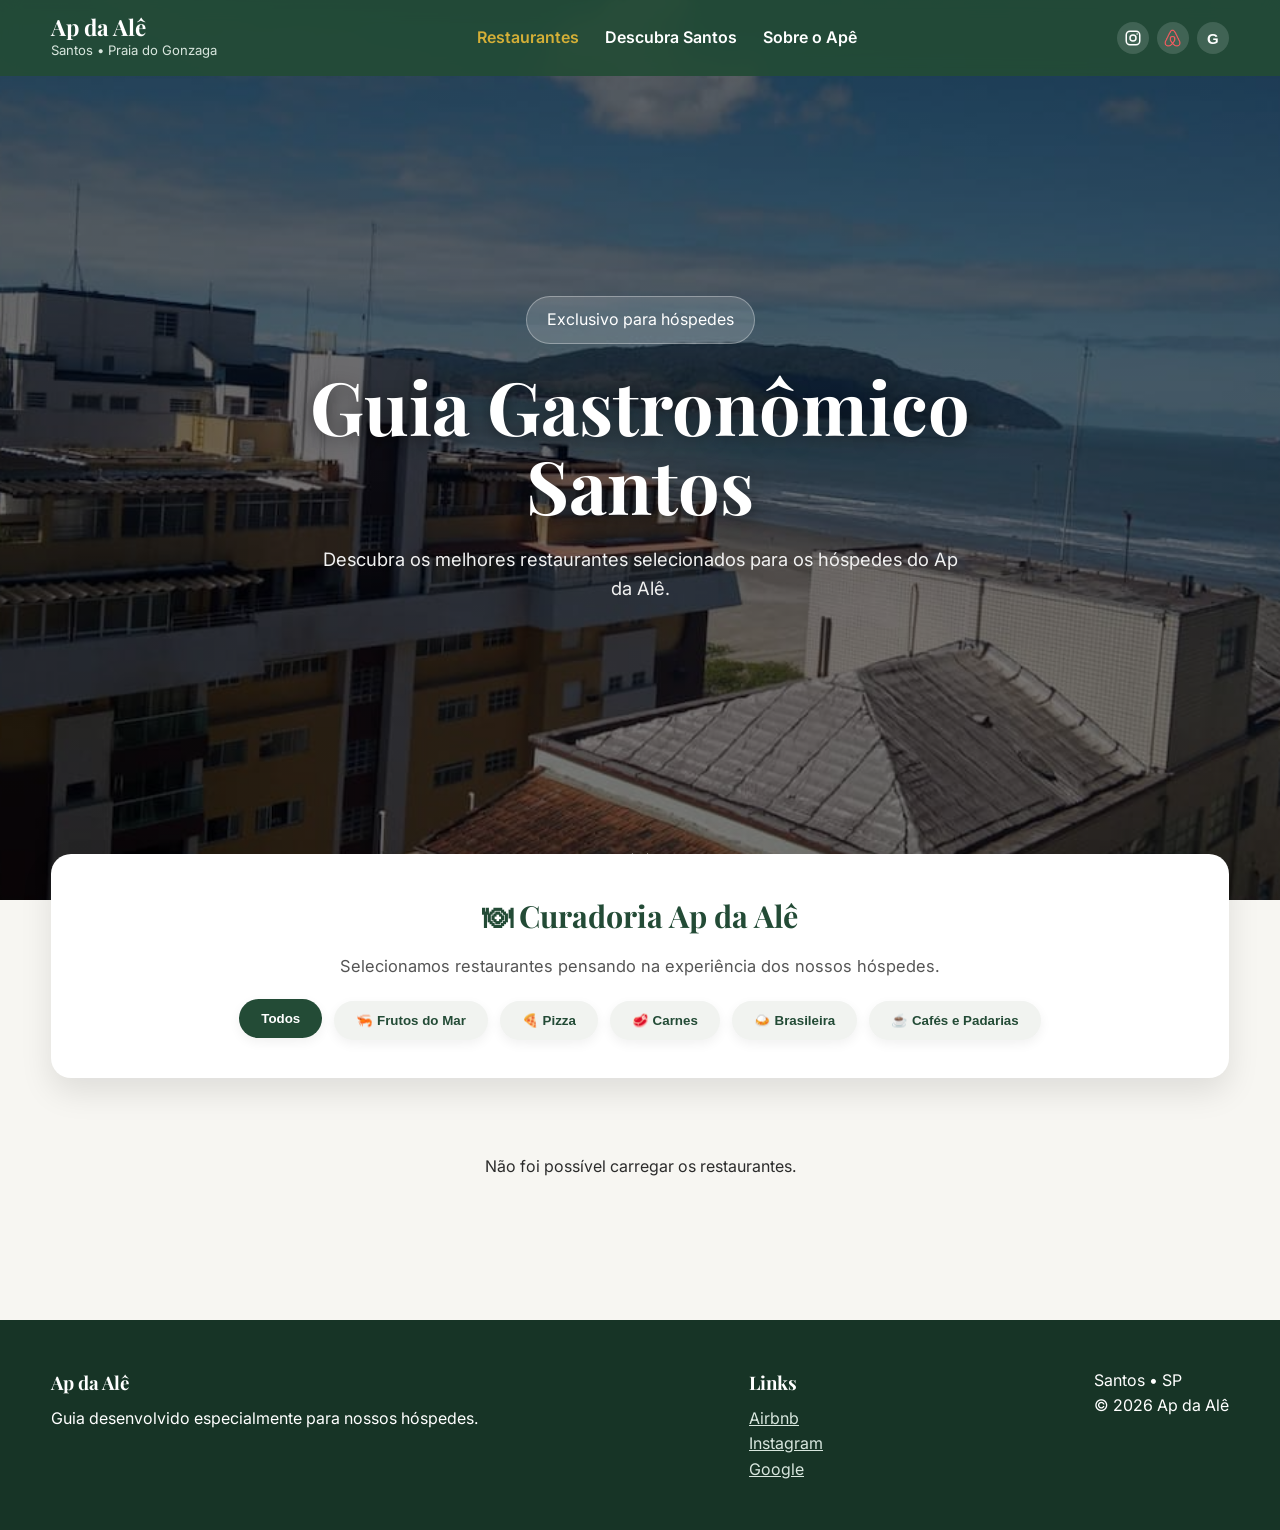
==== index.html @ 968c6029 "Estrutura inicial do guia Ap da Alê (Santos) a partir do modelo Casa Terras Altas - config_imovel.js" ====
<!DOCTYPE html>
<html lang="pt-BR">

<head>
    <meta charset="UTF-8">
    <meta name="viewport" content="width=device-width, initial-scale=1.0">
    <title>Guia Gastronômico • Ap da Alê</title>
    <meta name="description"
        content="Os melhores restaurantes de Santos selecionados para os hóspedes do Ap da Alê, a poucos passos da praia do Gonzaga.">
    <link rel="preconnect" href="https://fonts.googleapis.com">
    <link rel="preconnect" href="https://fonts.gstatic.com" crossorigin>
    <link href="https://fonts.googleapis.com/css2?family=Inter:wght@300;400;500;600;700&family=Playfair+Display:wght@600;700&display=swap"
        rel="stylesheet">
    <link rel="stylesheet" href="style.css">
</head>

<body>

<header>
    <div class="container">
        <div class="logo">
            <h1>Ap da Alê</h1>
            <p>Santos • Praia do Gonzaga</p>
        </div>
        <nav>
            <a href="index.html" class="active">Restaurantes</a>
            <a href="o_que_fazer.html">Descubra Santos</a>
            <a href="sobre_a_casa.html">Sobre o Apê</a>
        </nav>
        <div class="social-links">
            <a href="https://www.instagram.com/apda_ale/" target="_blank" rel="noopener" aria-label="Instagram do Ap da Alê" title="Instagram">
                <svg viewBox="0 0 24 24" width="18" height="18" fill="none" stroke="currentColor" stroke-width="2"><rect x="3" y="3" width="18" height="18" rx="5"></rect><circle cx="12" cy="12" r="4"></circle><circle cx="17.5" cy="6.5" r="1" fill="currentColor" stroke="none"></circle></svg>
            </a>
            <a href="https://www.airbnb.com.br/rooms/678897444676822575" target="_blank" rel="noopener" aria-label="Anúncio no Airbnb" title="Airbnb">
                <img class="airbnb-badge" src="airbnb-icon.png" width="18" height="18" alt="">
            </a>
            <a href="https://share.google/uuVBnbDMF6iq38gbg" target="_blank" rel="noopener" aria-label="Avaliações no Google" title="Avaliações no Google">
                <span class="g-badge">G</span>
            </a>
        </div>
    </div>
</header>

<section class="hero">
    <img class="hero-bg" src="hero_ap_ale.jpg" alt="Vista da praia do Gonzaga, em Santos">
    <div class="hero-overlay"></div>
    <div class="hero-content">
        <span class="hero-tag">Exclusivo para hóspedes</span>
        <h2>Guia Gastronômico<br>Santos</h2>
        <p>Descubra os melhores restaurantes selecionados para os hóspedes do Ap da Alê.</p>
    </div>
    <div class="scroll-down">⌄</div>
</section>

<section class="intro">
    <div class="container">
        <div class="intro-card">
            <h3>🍽 Curadoria Ap da Alê</h3>
            <p>Selecionamos restaurantes pensando na experiência dos nossos hóspedes.</p>
            <div class="intro-features experience-grid">
                <button class="active" onclick="filtrarPorExperiencia('Todos')">Todos</button>
                <button onclick="filtrarPorExperiencia('frutos-do-mar')">🦐 Frutos do Mar</button>
                <button onclick="filtrarPorExperiencia('pizza')">🍕 Pizza</button>
                <button onclick="filtrarPorExperiencia('carnes')">🥩 Carnes</button>
                <button onclick="filtrarPorExperiencia('brasileira')">🍛 Brasileira</button>
                <button onclick="filtrarPorExperiencia('cafés')">☕ Cafés e Padarias</button>
            </div>
        </div>
    </div>
</section>

<main>
    <div class="container">
        <section id="restaurantGrid" class="restaurant-grid">
            <!-- Cards gerados por script.js -->
        </section>
    </div>
</main>

<footer>
    <div class="container footer-content">
        <div>
            <h3>Ap da Alê</h3>
            <p>Guia desenvolvido especialmente para nossos hóspedes.</p>
        </div>
        <div>
            <h3>Links</h3>
            <p><a href="https://www.airbnb.com.br/rooms/678897444676822575" target="_blank" rel="noopener">Airbnb</a></p>
            <p><a href="https://www.instagram.com/apda_ale/" target="_blank" rel="noopener">Instagram</a></p>
            <p><a href="https://share.google/uuVBnbDMF6iq38gbg" target="_blank" rel="noopener">Google</a></p>
        </div>
        <div>
            <p>Santos • SP</p>
            <p>© 2026 Ap da Alê</p>
        </div>
    </div>
</footer>

<script src="script.js"></script>

</body>

</html>
---- style.css ----
/* ==========================================================
   Guia Casa Terras Altas — style.css (consolidado • v2)
   Corrige: menu lateral fantasma (margin-left:270px),
   header fixo sem offset, nav some no mobile, CSS duplicado,
   botões de card conflitantes, seletores :nth-of-type frágeis.
   ========================================================== */

:root{
  --primary:#234b36;
  --primary-dark:#173426;
  --accent:#d4af37;
  --bg:#f7f6f2;
  --white:#ffffff;
  --text:#2c2c2c;
  --muted:#6f6f6f;
  --radius:20px;
  --shadow:0 14px 32px rgba(0,0,0,.10);
  --container:1200px;
  --header-h:76px;
}

*{margin:0;padding:0;box-sizing:border-box}

html{
  scroll-behavior:smooth;
  scroll-padding-top:calc(var(--header-h) + 16px);
}

body{
  font-family:Inter,Arial,sans-serif;
  background:var(--bg);
  color:var(--text);
  line-height:1.6;
  padding-top:var(--header-h);
}

img{display:block;max-width:100%}
a{text-decoration:none;color:inherit}

.container{width:min(92%,var(--container));margin-inline:auto}

/* ---------- Header ---------- */
header{
  position:fixed;
  inset:0 0 auto 0;
  z-index:1000;
  min-height:var(--header-h);
  background:rgba(35,75,54,.92);
  backdrop-filter:blur(10px);
}

header .container{
  display:flex;
  align-items:center;
  justify-content:space-between;
  gap:18px;
  min-height:var(--header-h);
  padding:10px 0;
}

.logo h1{
  color:#fff;
  font-family:"Playfair Display",serif;
  font-size:1.4rem;
  line-height:1.1;
}

.logo p{color:#d8e6de;font-size:.82rem}

nav{display:flex;gap:26px;flex-wrap:wrap}
nav a{color:#fff;font-weight:600;transition:.25s}
nav a:hover,
nav a.active{color:var(--accent)}

/* pequenos links sociais (Instagram/Airbnb/Google) no cabeçalho */
.social-links{display:flex;gap:8px;align-items:center}
.social-links a{
  display:flex;align-items:center;justify-content:center;
  width:32px;height:32px;border-radius:50%;
  background:rgba(255,255,255,.14);
  color:#fff;
  transition:.25s;
}
.social-links a:hover{background:var(--accent);color:var(--primary-dark)}
.social-links .g-badge{font-family:Arial,sans-serif;font-weight:700;font-size:15px;line-height:1}
.social-links .airbnb-badge{object-fit:contain}

/* ---------- Hero ---------- */
.hero{
  position:relative;
  min-height:100vh;
  margin-top:calc(-1 * var(--header-h));
  display:flex;
  align-items:center;
  justify-content:center;
  overflow:hidden;
  background:#1c1c1c;
}

.hero-bg{
  position:absolute;
  inset:0;
  width:100%;
  height:100%;
  object-fit:cover;
  object-position:center;
  z-index:0;
  transform:scale(1.05);
}

.hero-overlay{
  position:absolute;
  inset:0;
  z-index:1;
  background:linear-gradient(rgba(0,0,0,.58),rgba(0,0,0,.52));
}

.hero-content{
  position:relative;
  z-index:2;
  max-width:900px;
  padding:40px;
  text-align:center;
}

.hero-tag{
  display:inline-block;
  background:rgba(255,255,255,.16);
  border:1px solid rgba(255,255,255,.32);
  color:#fff;
  padding:10px 20px;
  border-radius:999px;
  margin-bottom:22px;
}

.hero h2{
  color:#fff;
  font-family:"Playfair Display",serif;
  font-size:clamp(2.4rem,6vw,4.6rem);
  line-height:1.08;
  text-shadow:0 3px 18px rgba(0,0,0,.5);
}

.hero p{
  color:#f1f1f1;
  font-size:1.15rem;
  max-width:640px;
  margin:20px auto 0;
}

.scroll-down{
  position:absolute;
  left:50%;
  bottom:22px;
  transform:translateX(-50%);
  color:#fff;
  font-size:2rem;
  z-index:2;
  animation:bounce 2s infinite;
}

@keyframes bounce{
  0%,100%{transform:translateX(-50%) translateY(0)}
  50%{transform:translateX(-50%) translateY(10px)}
}

/* ---------- Intro + filtros ---------- */
.intro{margin-top:-46px;position:relative;z-index:3}

.intro-card{
  background:#fff;
  border-radius:var(--radius);
  box-shadow:var(--shadow);
  padding:38px;
  text-align:center;
}

.intro-card h3{
  font-family:"Playfair Display",serif;
  font-size:1.9rem;
  color:var(--primary);
  margin-bottom:12px;
}

.intro-card p{color:#555;font-size:1.03rem;margin-bottom:22px}

.experience-grid,
.intro-features{
  display:flex;
  flex-wrap:wrap;
  gap:12px;
  justify-content:center;
}

.experience-grid button,
.intro-features button{
  padding:12px 22px;
  border:none;
  border-radius:999px;
  background:#f1f3f0;
  color:var(--primary);
  font-weight:600;
  cursor:pointer;
  box-shadow:0 4px 12px rgba(0,0,0,.06);
  transition:.25s;
}

.experience-grid button:hover,
.intro-features button:hover,
.experience-grid button.active,
.intro-features button.active{
  background:var(--primary);
  color:#fff;
  transform:translateY(-2px);
}

/* ---------- Grid de cards ---------- */
main{padding:10px 0 40px}

.restaurant-grid{
  display:grid;
  grid-template-columns:repeat(auto-fit,minmax(320px,1fr));
  gap:26px;
  padding:26px 0 40px;
}

.restaurant-card{
  background:#fff;
  border:1px solid #ebe7dc;
  border-radius:22px;
  overflow:hidden;
  box-shadow:var(--shadow);
  transition:transform .3s,box-shadow .3s;
}

.restaurant-card:hover{
  transform:translateY(-8px);
  box-shadow:0 20px 40px rgba(0,0,0,.16);
}

.restaurant-card img{width:100%;height:220px;object-fit:cover}

.restaurant-content{
  padding:26px;
  display:flex;
  flex-direction:column;
  gap:10px;
}

.restaurant-content.no-image{padding:28px 26px}
.restaurant-content h3{color:var(--primary);font-size:1.4rem}

/* rótulos explícitos (substituem os antigos :nth-of-type) */
.card-meta{
  align-self:flex-start;
  background:#eef6f0;
  color:var(--primary);
  padding:6px 14px;
  border-radius:999px;
  font-weight:700;
  font-size:.92rem;
}

.card-desc{color:#555;line-height:1.7;flex:1}
.price-info{font-weight:600;color:var(--accent);font-size:.95rem}
.endereco-info{font-size:.85rem;color:var(--muted);font-style:italic}

/* ações do card: dois botões lado a lado */
.card-actions{display:flex;gap:10px;margin-top:14px}

.card-actions a,
.card-actions button{
  flex:1;
  text-align:center;
  padding:12px 14px;
  border-radius:12px;
  font-weight:700;
  cursor:pointer;
  border:none;
  transition:.25s;
}

.card-actions .visit-button{
  background:#fff;
  color:var(--primary);
  border:2px solid rgba(35,75,54,.14);
}

.card-actions .visit-button:hover{background:#f4f6f4}
.card-actions .visit-button.disabled{opacity:.55;cursor:not-allowed}
.card-actions .map-button{background:var(--primary);color:#fff}
.card-actions .map-button:hover{background:var(--primary-dark)}

/* ---------- Página "Sobre a Casa" ---------- */
.about-section{padding:40px 0;border-bottom:1px solid #eee}
.about-section h2{
  font-family:"Playfair Display",serif;
  color:var(--primary);
  margin-bottom:12px;
}

.grid-images{
  display:grid;
  grid-template-columns:repeat(auto-fit,minmax(280px,1fr));
  gap:20px;
  margin-top:24px;
}

.grid-images img{
  width:100%;
  height:280px;
  object-fit:cover;
  border-radius:20px;
  box-shadow:var(--shadow);
  transition:transform .3s;
}

.grid-images img:hover{transform:scale(1.02)}

/* imagem unica (colagem) nao deve ser cortada por object-fit:cover em telas largas */
.grid-images img:only-child{
  height:auto;
  max-height:820px;
  object-fit:contain;
  background:#fff;
}

.lembretes-box{
  background:#fff;
  border:1px solid #ece8dc;
  border-radius:20px;
  padding:28px;
  margin-top:18px;
}

.lembretes-box ul{margin-left:20px;line-height:1.9}
.lembretes-box li{margin-bottom:12px}

/* ---------- Experiência dos Hóspedes (avaliações reais + fotos) ---------- */
.review-badge{
  display:inline-flex;align-items:center;gap:10px;
  background:#fff;border:1px solid #ece8dc;border-radius:999px;
  padding:10px 20px;margin-top:6px;box-shadow:var(--shadow);
  font-weight:700;color:var(--primary);
}
.review-badge .stars{color:var(--accent)}
.review-badge a{text-decoration:underline;font-weight:600;color:var(--primary)}

.review-grid{
  display:grid;
  grid-template-columns:repeat(auto-fit,minmax(260px,1fr));
  gap:22px;
  margin-top:24px;
}
.review-card{
  background:#fff;border:1px solid #ece8dc;border-radius:var(--radius);
  overflow:hidden;box-shadow:var(--shadow);
  display:flex;flex-direction:column;
}
.review-card img{width:100%;height:190px;object-fit:cover}
.review-card .review-body{padding:20px;display:flex;flex-direction:column;gap:10px;flex:1}
.review-tag{
  align-self:flex-start;background:#eef6f0;color:var(--primary);
  font-weight:700;font-size:.82rem;padding:5px 12px;border-radius:999px;
}
.review-quote{color:#444;font-style:italic;line-height:1.6;flex:1}
.review-author{font-weight:700;color:var(--primary);font-size:.92rem}
.review-note{color:var(--muted);font-size:.85rem}

/* ---------- Footer ---------- */
footer{
  background:var(--primary-dark);
  color:#fff;
  padding:48px 0;
  margin-top:20px;
}

.footer-content{
  display:flex;
  justify-content:space-between;
  gap:30px;
  flex-wrap:wrap;
}

.footer-content h3{font-family:"Playfair Display",serif;margin-bottom:8px}
footer a{color:#d8e6de;text-decoration:underline}

/* ---------- Responsivo ---------- */
@media (max-width:768px){
  :root{--header-h:0px}
  header{position:static}
  body{padding-top:0}
  header .container{
    flex-direction:column;
    align-items:flex-start;
    gap:8px;
    padding:12px 0;
  }
  nav{gap:14px 18px}
  .hero{margin-top:0;min-height:78vh}
  .restaurant-grid{grid-template-columns:1fr}
  .footer-content{flex-direction:column}
}

@media (max-width:420px){
  .card-actions{flex-direction:column}
}

/* ---------- Anfitria (foto redonda + texto) ---------- */
.host{display:flex;gap:28px;align-items:center;flex-wrap:wrap;margin-top:18px}
.host img{width:170px;height:170px;border-radius:50%;object-fit:cover;box-shadow:var(--shadow);flex:0 0 auto}
.host-text{flex:1 1 320px}
.host-text blockquote{font-style:italic;color:#444;border-left:3px solid var(--accent);padding-left:14px;margin-top:12px}
.host-badges{display:flex;gap:8px;flex-wrap:wrap;margin-bottom:10px}
.host-badges span{background:#eef6f0;color:var(--primary);font-weight:700;font-size:.82rem;padding:5px 12px;border-radius:999px}
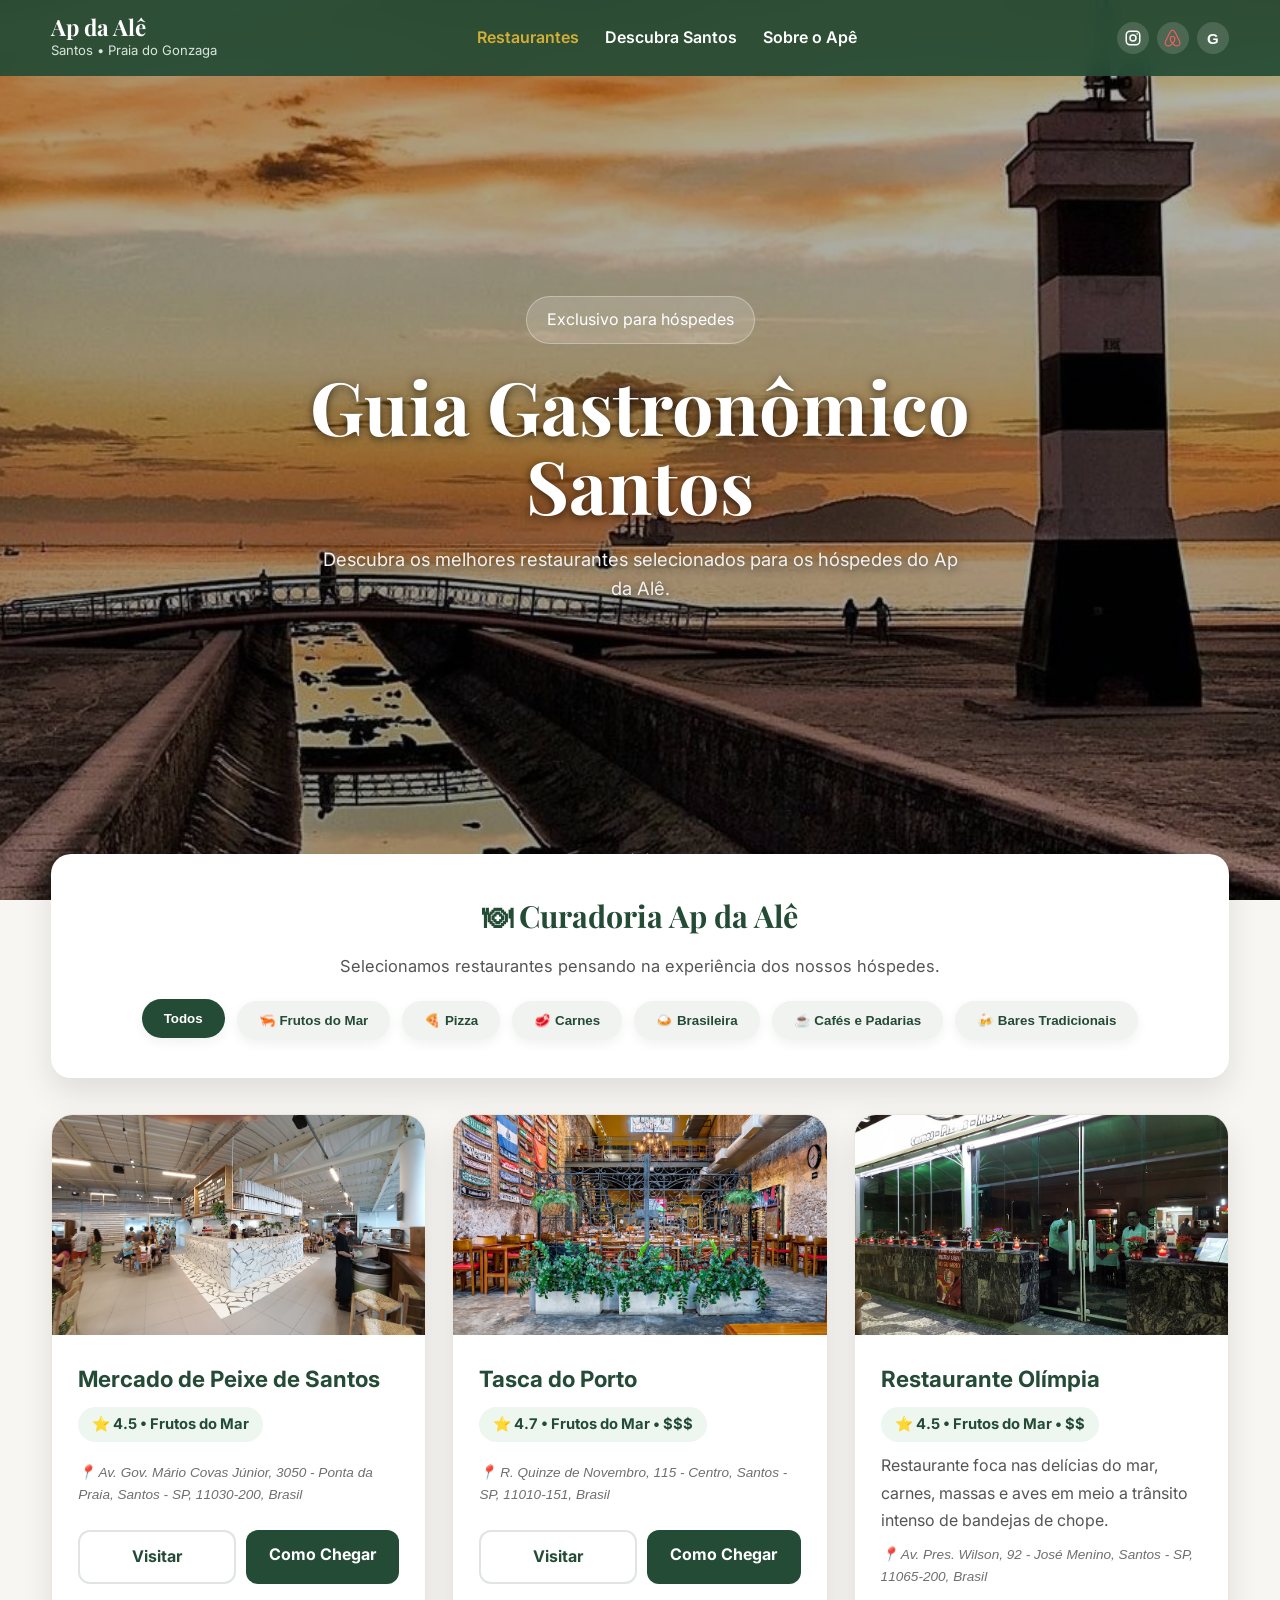
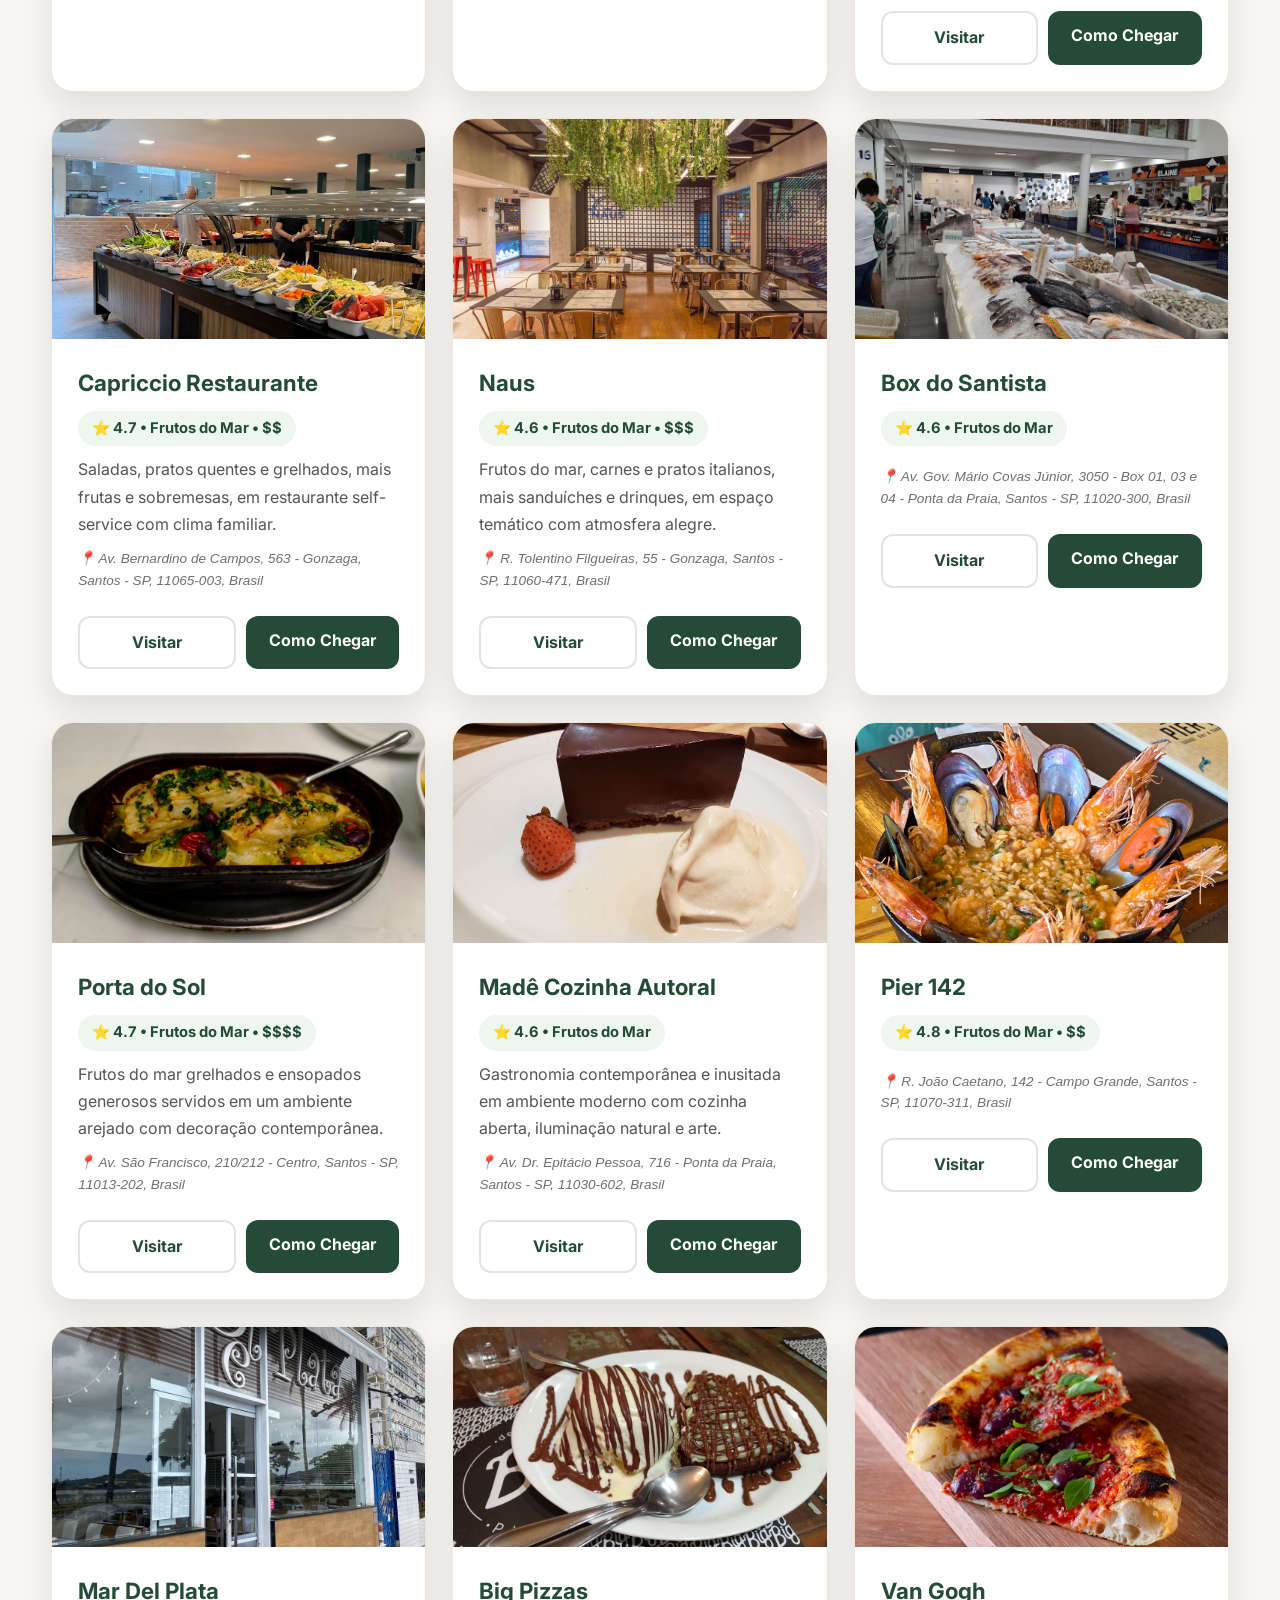
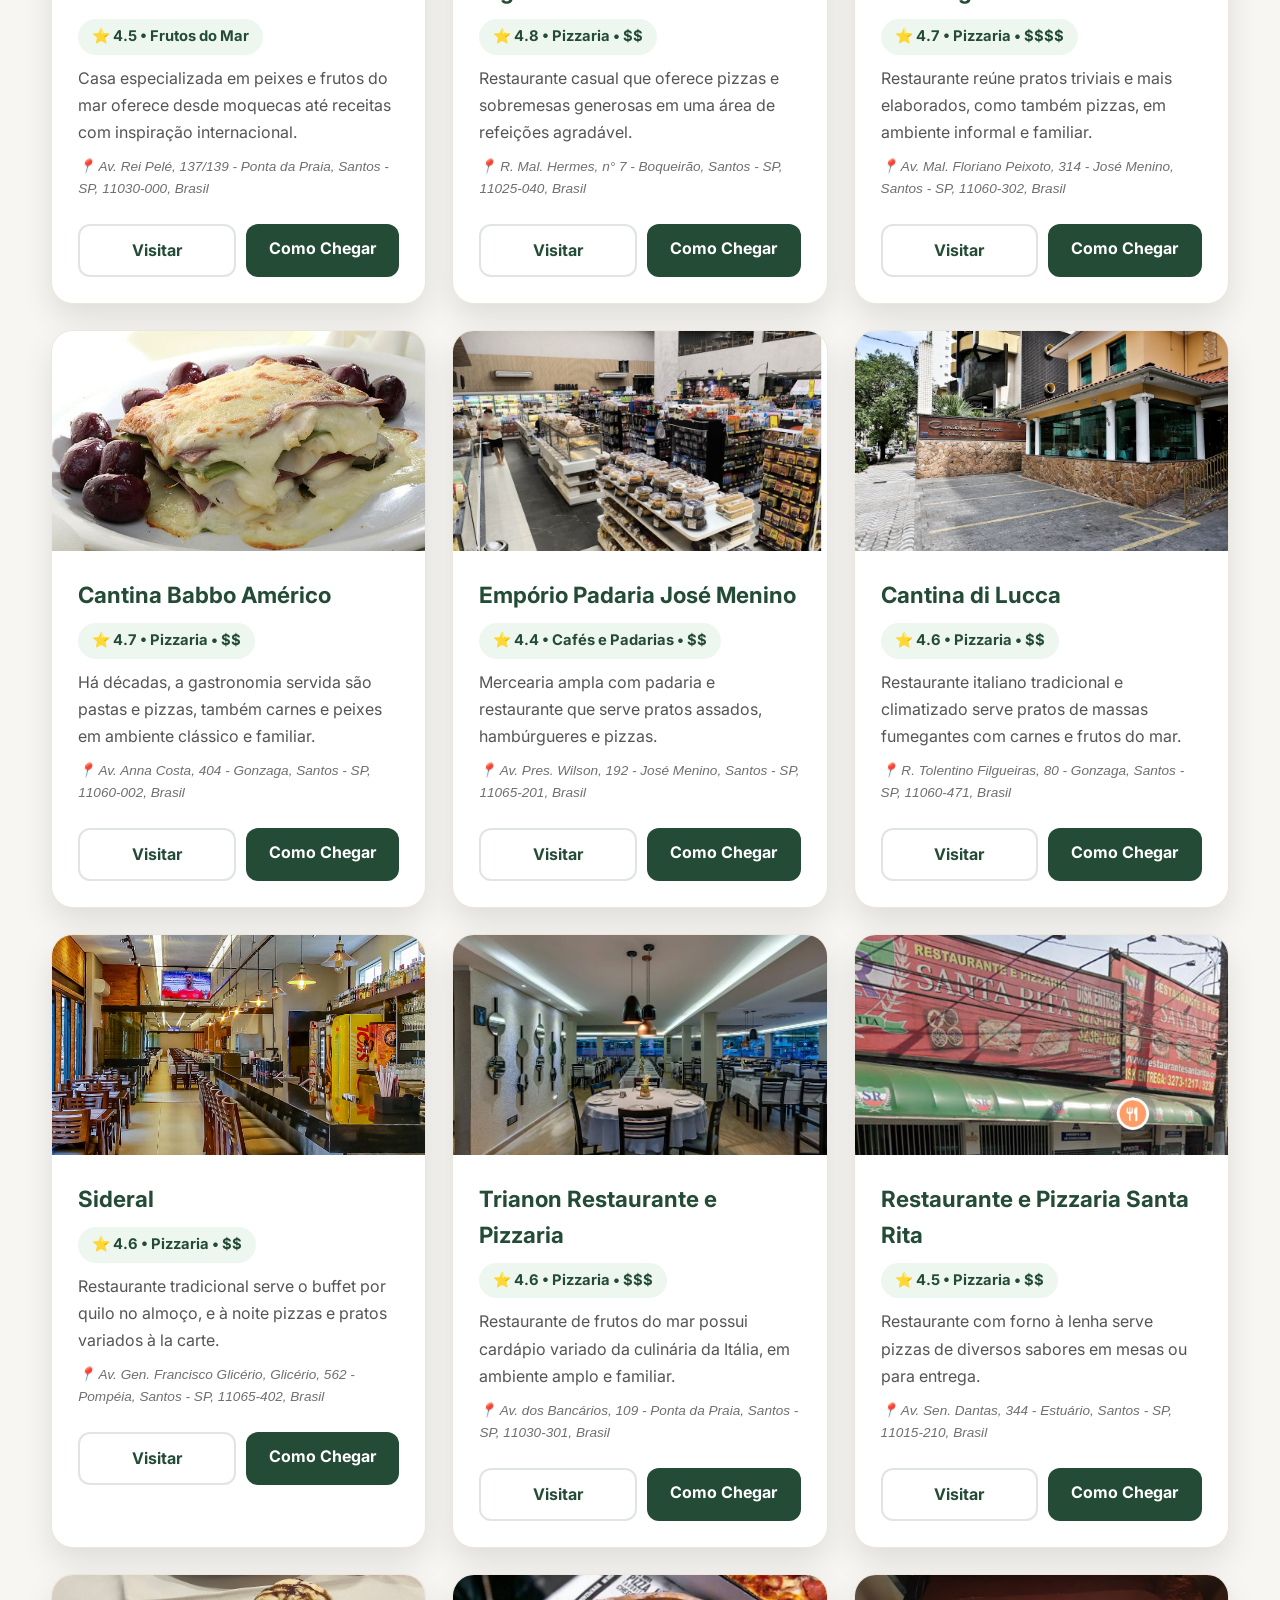
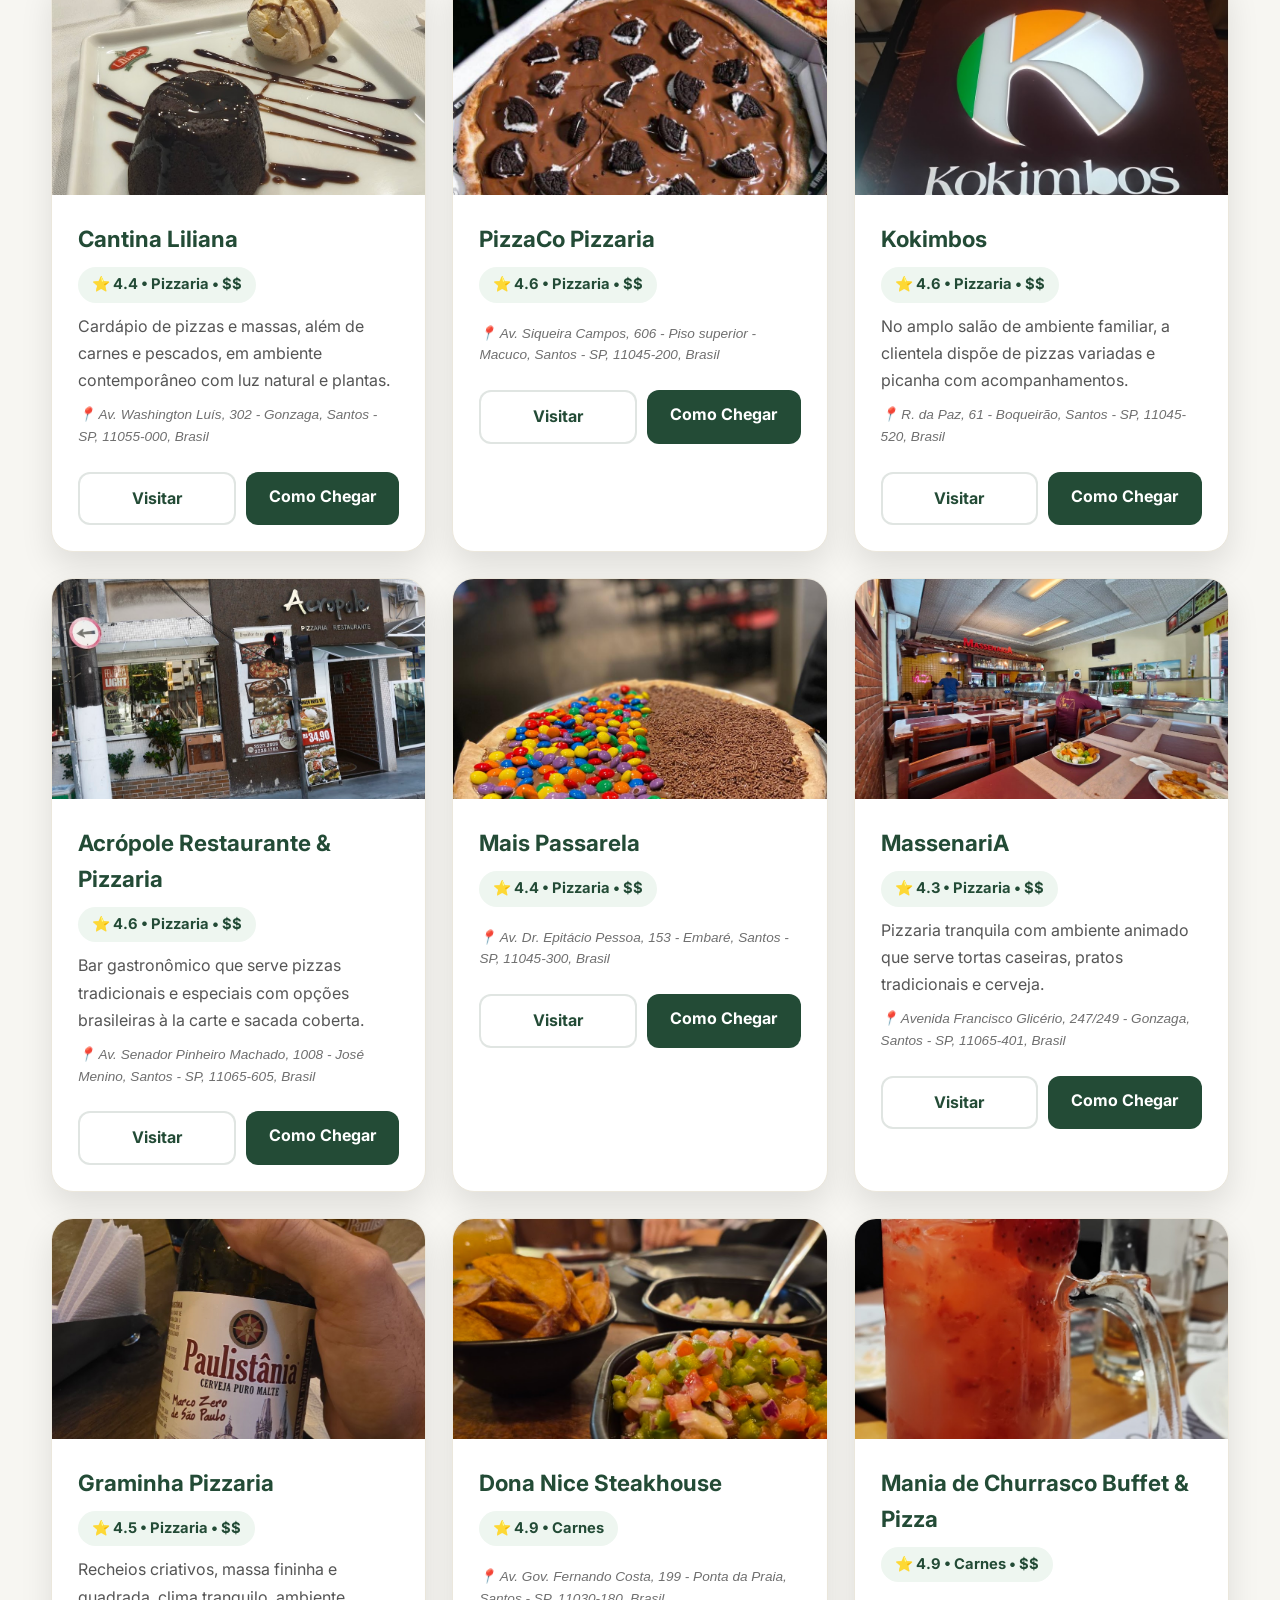
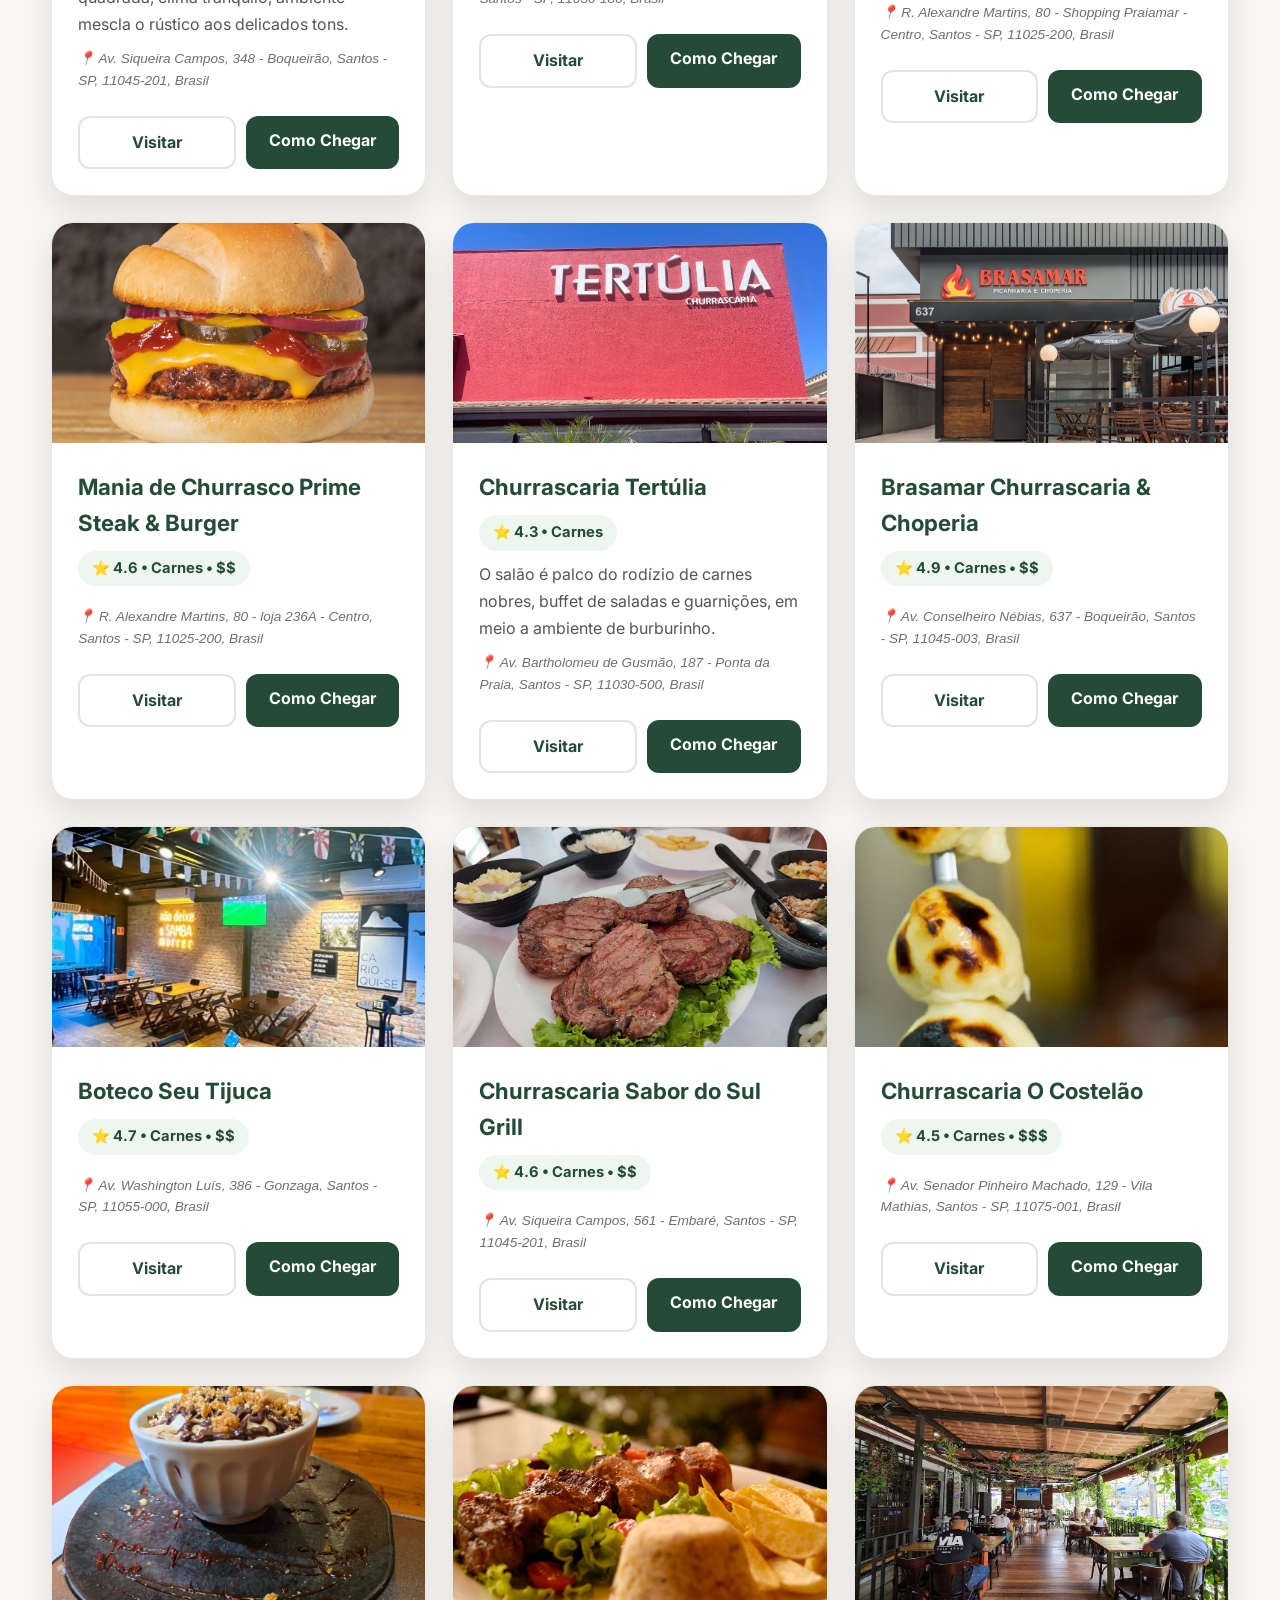
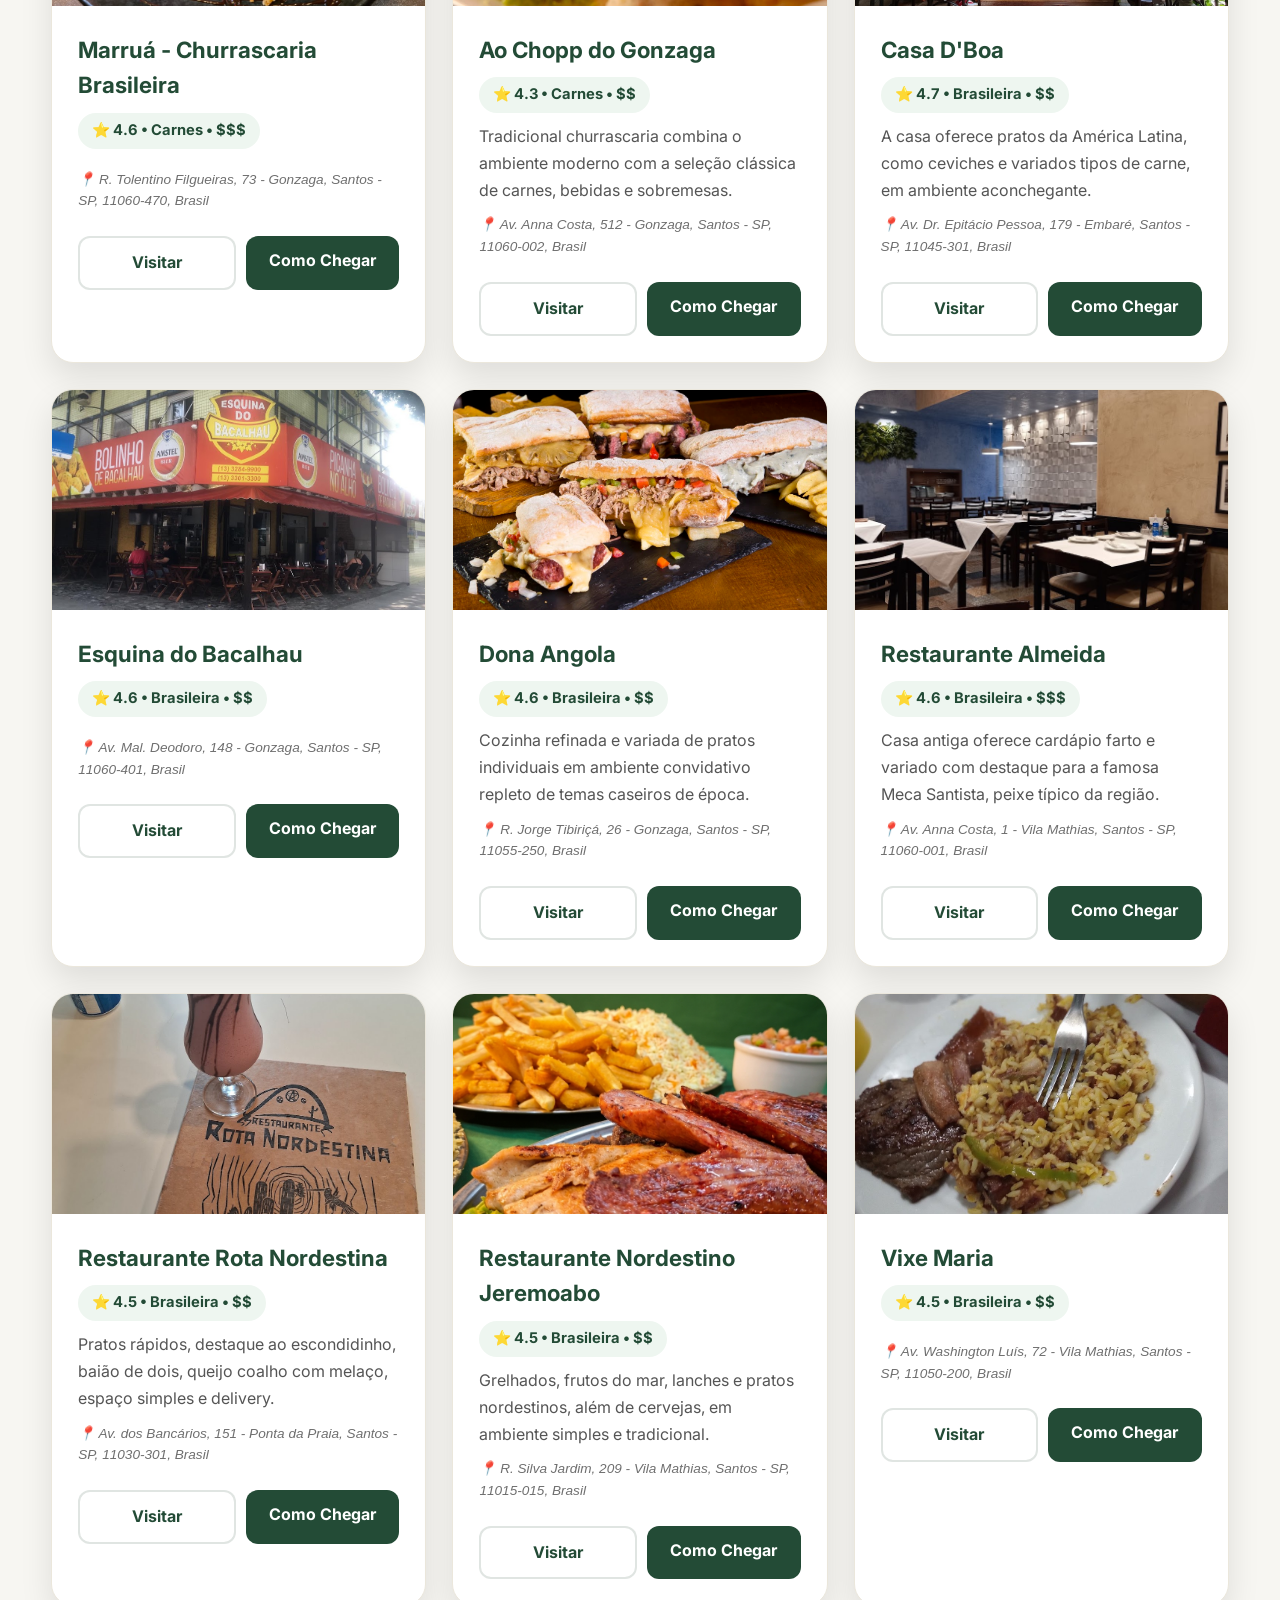
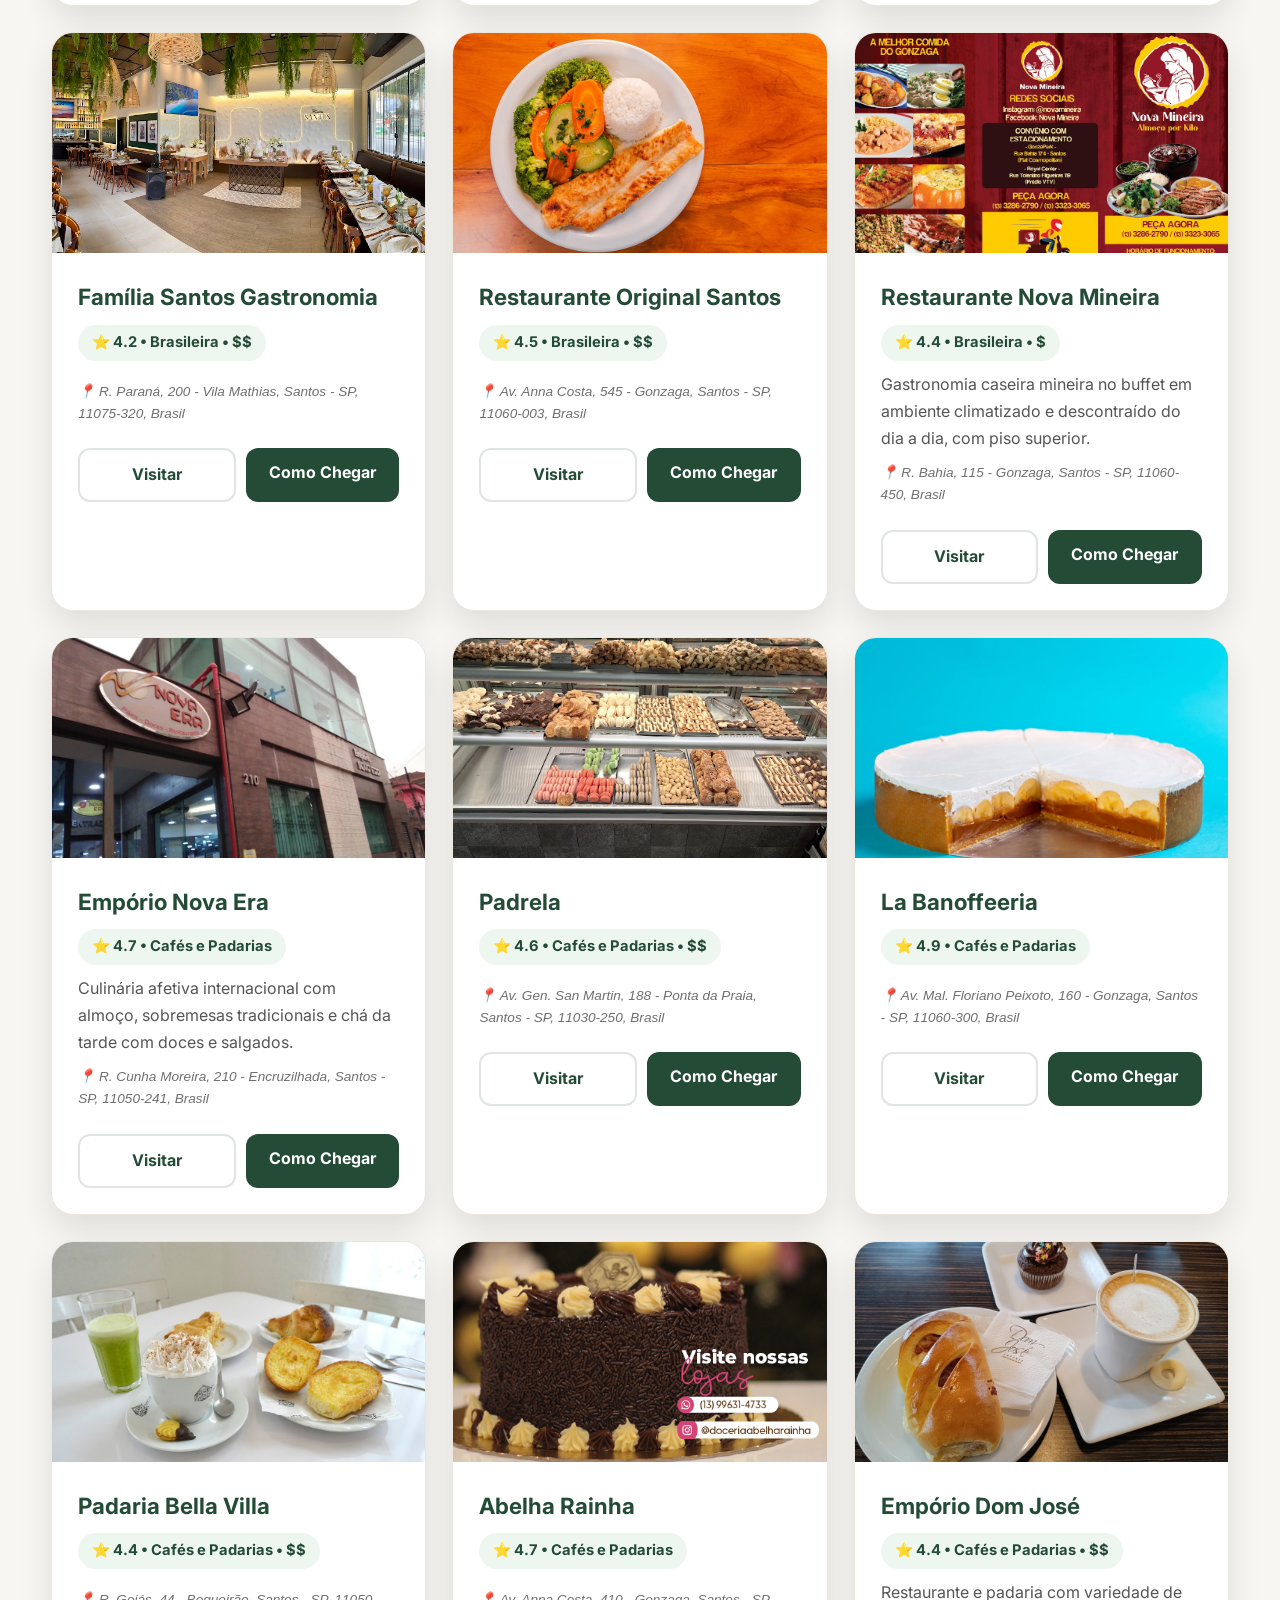
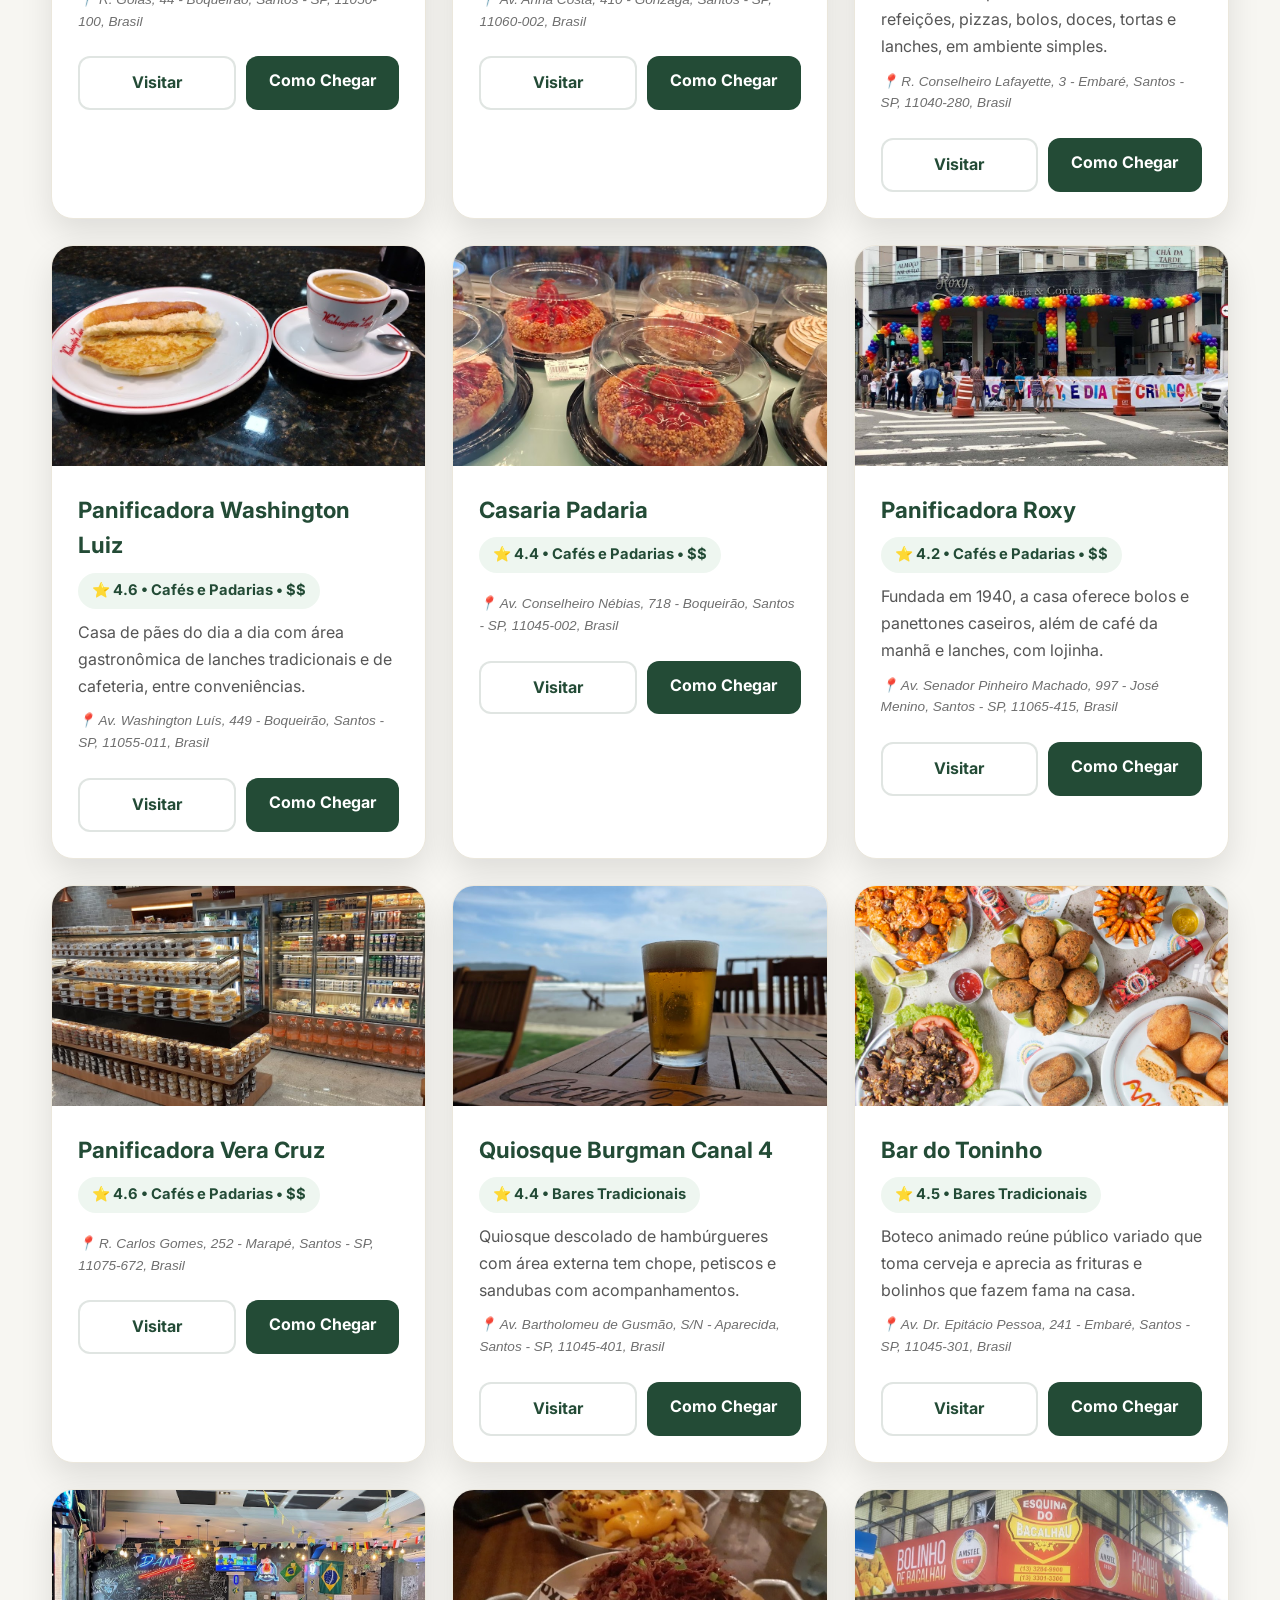
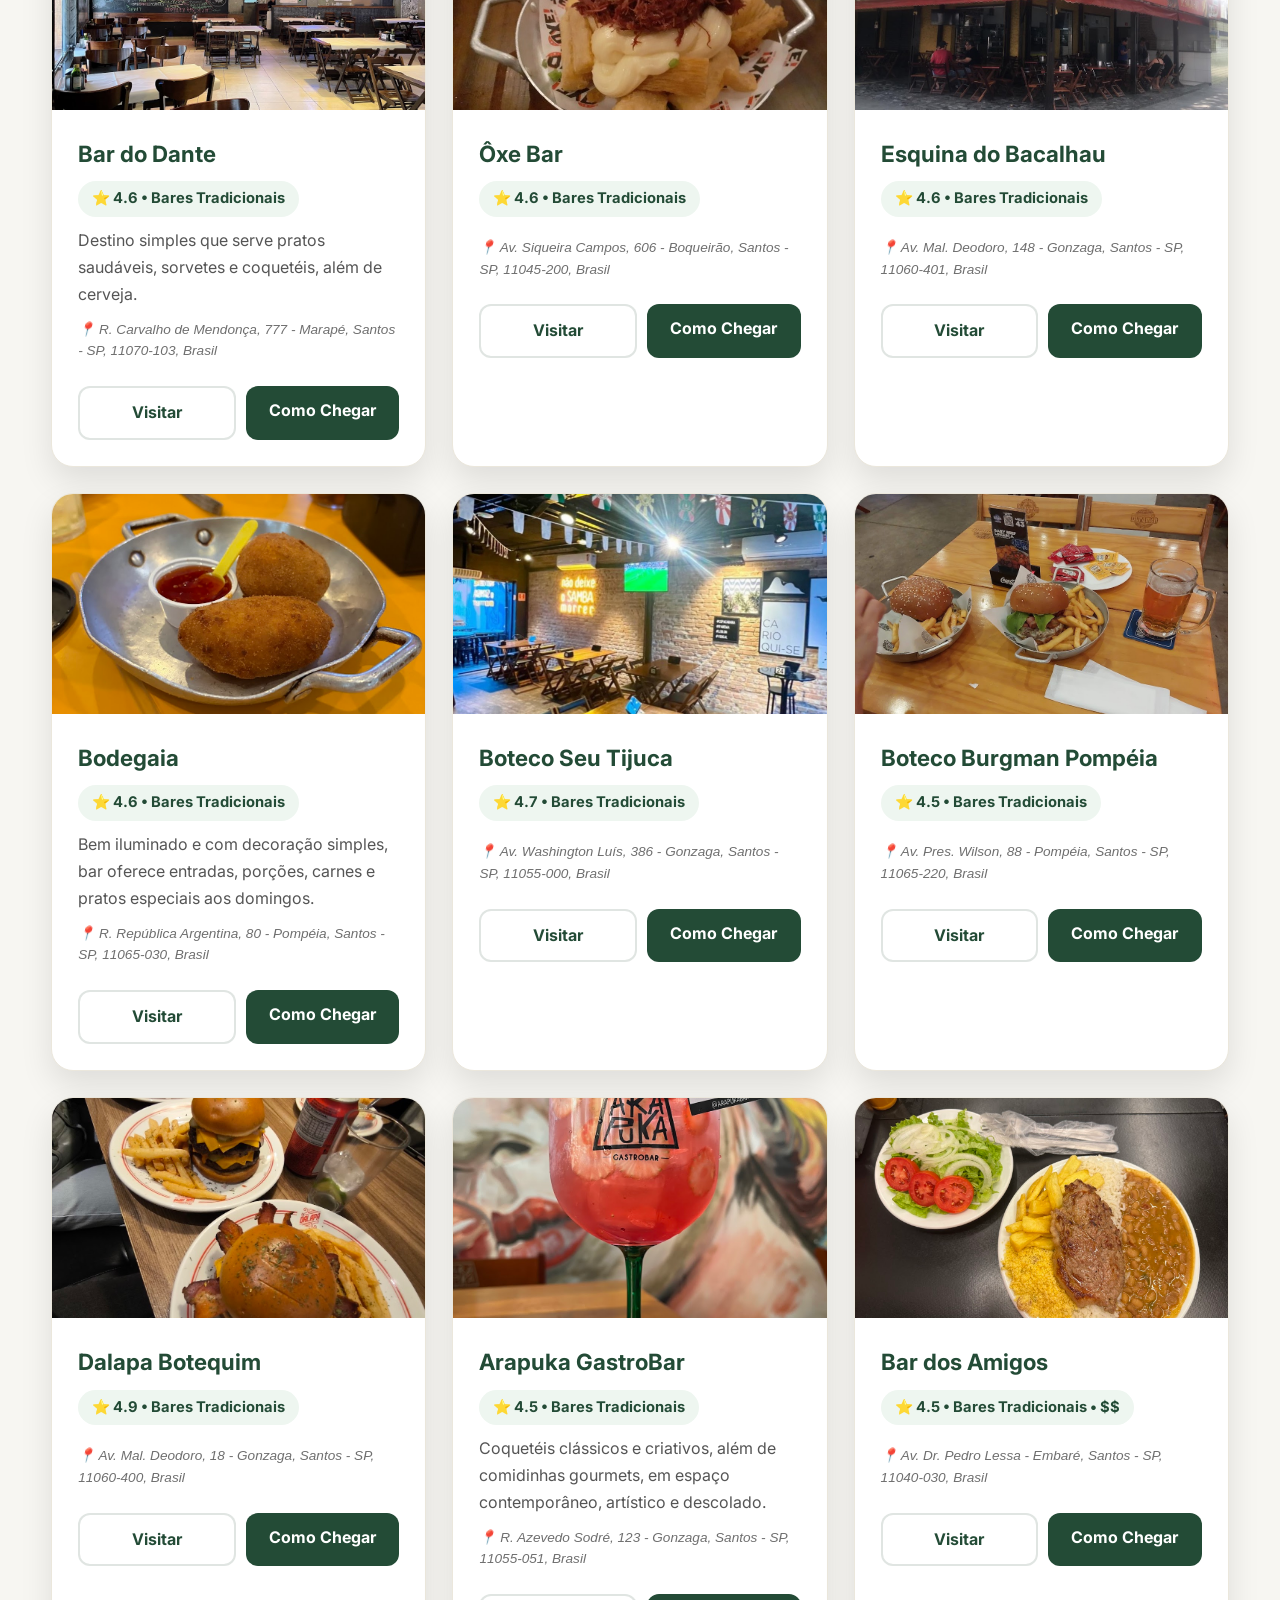
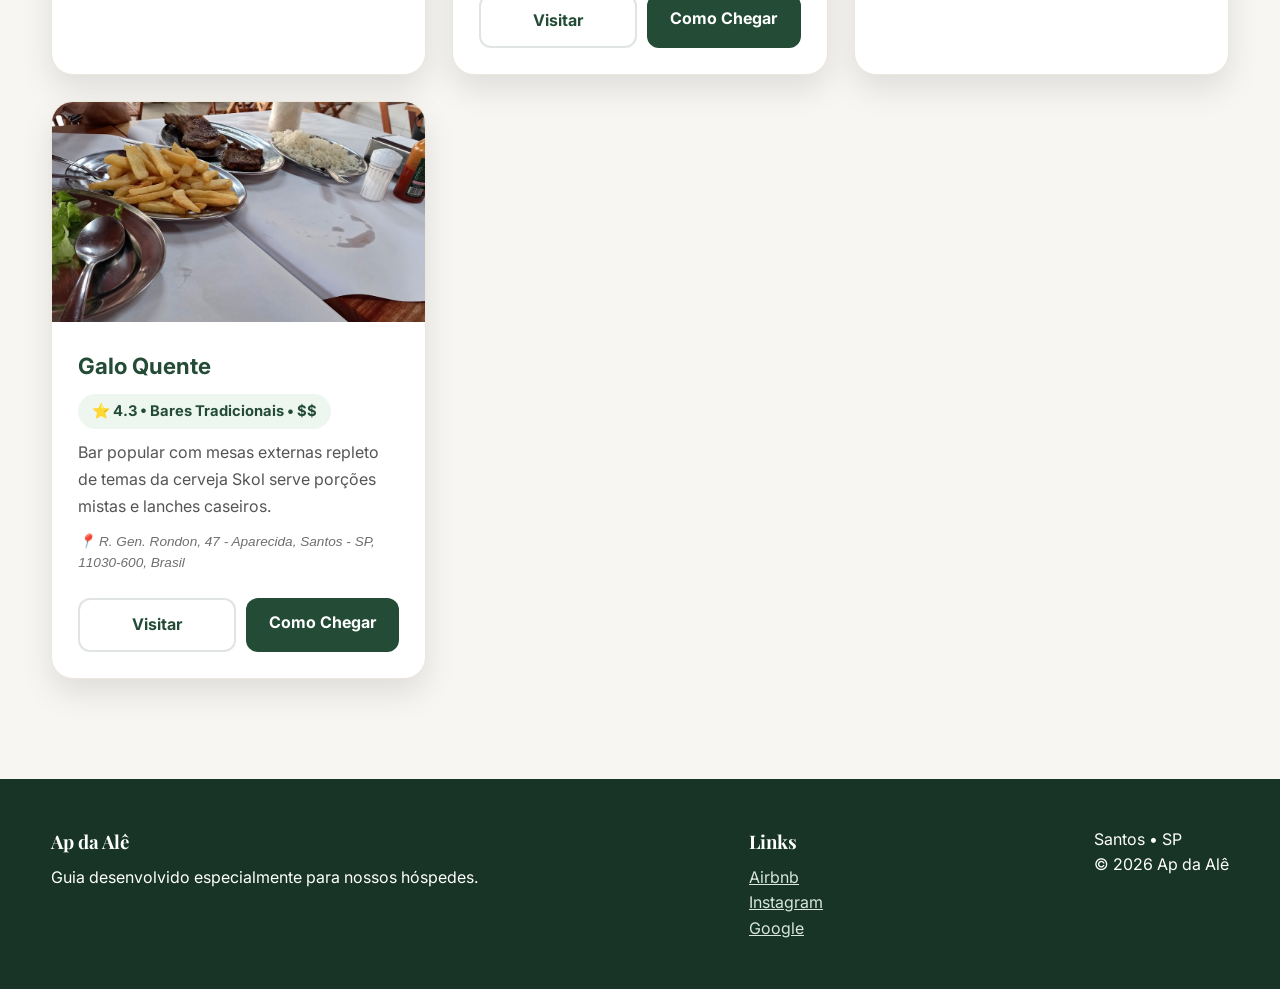
==== commit 59be6575: "Guia Ap da Alê: restaurantes, bares, atrações e fotos reais de Santos Listas geradas via Google Plac" ====
--- a/index.html
+++ b/index.html
@@ -11,7 +11,7 @@
     <link rel="preconnect" href="https://fonts.gstatic.com" crossorigin>
     <link href="https://fonts.googleapis.com/css2?family=Inter:wght@300;400;500;600;700&family=Playfair+Display:wght@600;700&display=swap"
         rel="stylesheet">
-    <link rel="stylesheet" href="style.css">
+    <link rel="stylesheet" href="style.css?v=3">
 </head>
 
 <body>
@@ -42,7 +42,7 @@
 </header>
 
 <section class="hero">
-    <img class="hero-bg" src="hero_ap_ale.jpg" alt="Vista da praia do Gonzaga, em Santos">
+    <img class="hero-bg" src="hero_ap_ale.jpg?v=2" alt="Pôr do sol na orla de Santos">
     <div class="hero-overlay"></div>
     <div class="hero-content">
         <span class="hero-tag">Exclusivo para hóspedes</span>
@@ -64,7 +64,9 @@
                 <button onclick="filtrarPorExperiencia('carnes')">🥩 Carnes</button>
                 <button onclick="filtrarPorExperiencia('brasileira')">🍛 Brasileira</button>
                 <button onclick="filtrarPorExperiencia('cafés')">☕ Cafés e Padarias</button>
+                <button onclick="filtrarPorExperiencia('bares')">🍻 Bares Tradicionais</button>
             </div>
+            <p id="nota-categoria" class="nota-categoria" hidden></p>
         </div>
     </div>
 </section>
@@ -96,7 +98,7 @@
     </div>
 </footer>
 
-<script src="script.js"></script>
+<script src="script.js?v=2"></script>
 
 </body>
 
--- a/style.css
+++ b/style.css
@@ -112,7 +112,7 @@
   position:absolute;
   inset:0;
   z-index:1;
-  background:linear-gradient(rgba(0,0,0,.58),rgba(0,0,0,.52));
+  background:linear-gradient(rgba(0,0,0,.30),rgba(0,0,0,.38));
 }
 
 .hero-content{
@@ -413,3 +413,11 @@
 .host-text blockquote{font-style:italic;color:#444;border-left:3px solid var(--accent);padding-left:14px;margin-top:12px}
 .host-badges{display:flex;gap:8px;flex-wrap:wrap;margin-bottom:10px}
 .host-badges span{background:#eef6f0;color:var(--primary);font-weight:700;font-size:.82rem;padding:5px 12px;border-radius:999px}
+
+.nota-categoria{max-width:760px;margin:20px auto 0;color:#555;line-height:1.7;font-size:.98rem;background:#f7f6f2;border-left:3px solid var(--accent);padding:12px 16px;border-radius:10px;text-align:left}
+
+/* legibilidade do texto sobre a foto de fundo */
+.hero-content h2,
+.hero-content p{
+  text-shadow:0 2px 10px rgba(0,0,0,.65);
+}
